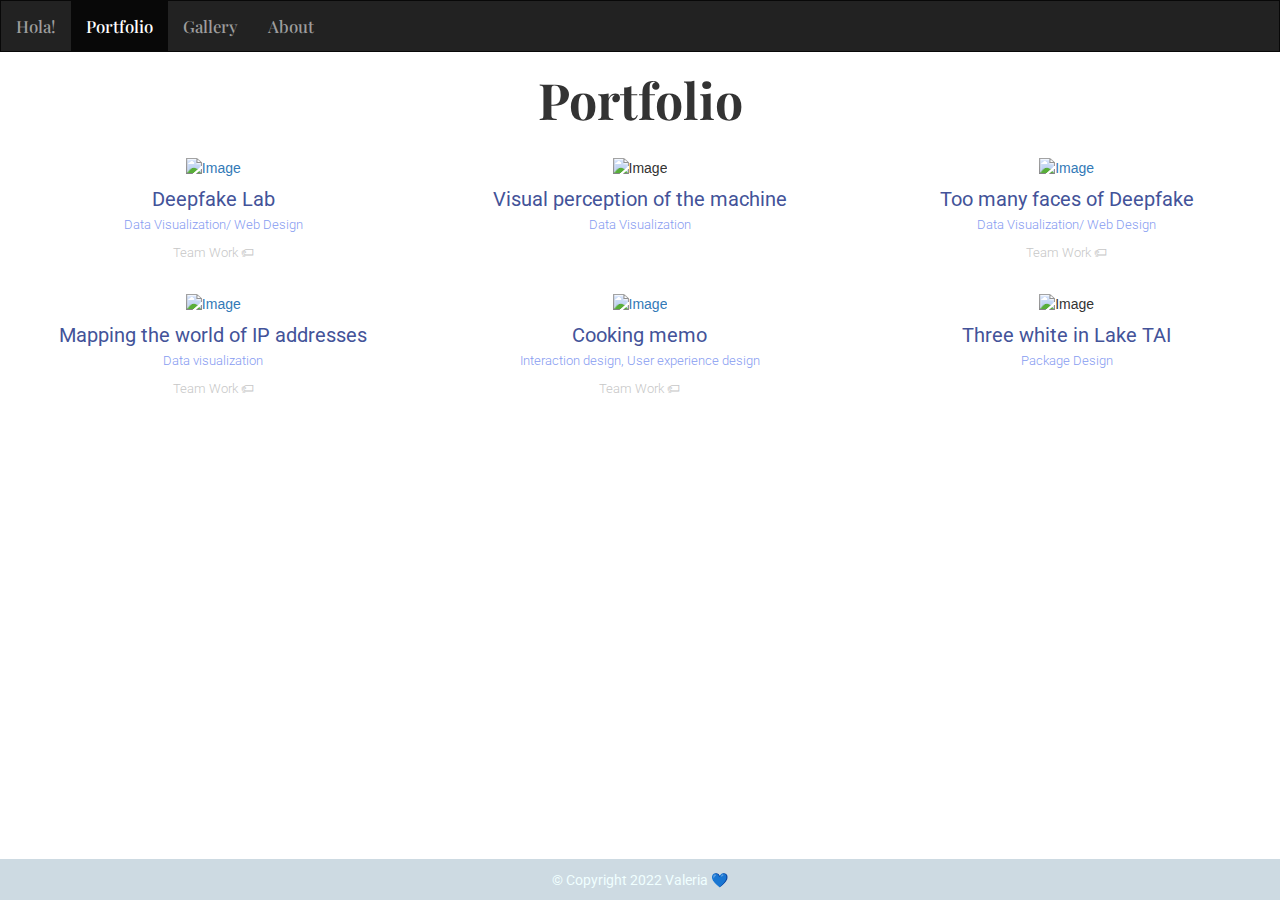
==== index.html @ 55c8c0fc "Add files via upload" ====
<!DOCTYPE html>
<html lang="en">

<head>
  <title>Yueling_Portfolio </title>
  <meta charset="utf-8">
  <meta name="viewport" content="width=device-width, initial-scale=1">
  <link rel="stylesheet" href="https://maxcdn.bootstrapcdn.com/bootstrap/3.4.1/css/bootstrap.min.css">
  <script src="https://ajax.aspnetcdn.com/ajax/jQuery/jquery-3.5.1.min.js"></script>
  <script src="https://maxcdn.bootstrapcdn.com/bootstrap/3.4.1/js/bootstrap.min.js"></script>
  <link rel="stylesheet" href="style.css">
  <link rel="preconnect" href="https://fonts.googleapis.com"> 
  <link rel="preconnect" href="https://fonts.gstatic.com" crossorigin> 
  <link href="https://fonts.googleapis.com/css2?family=Playfair+Display:wght@400;500;600&family=Roboto:wght@300;400;500;700&family=Vidaloka&display=swap" rel="stylesheet">

  <style>
    /* Remove the navbar's default margin-bottom and rounded borders */
    .navbar {
      margin-bottom: 0;
      border-radius: 0;
    }

    /* Add a gray background color and some padding to the footer */
    footer {
      background-color: #f2f2f2;
      padding: 25px;
    }
  </style>
</head>



<body>

  <nav class="navbar navbar-inverse">
    <div class="container-fluid">
      <div class="navbar-header">
        <button type="button" class="navbar-toggle" data-toggle="collapse" data-target="#myNavbar">
          <span class="icon-bar"></span>
          <span class="icon-bar"></span>
          <span class="icon-bar"></span>
        </button>
        <a class="navbar-brand top" href="#">Hola!</a>
      </div>
      <div class="collapse navbar-collapse" id="myNavbar">
        <ul class="nav navbar-nav">
          <li class="active top"><a href="#">Portfolio</a></li>
          <li class="top"><a href="gallery.html">Gallery</a></li>
          <li class="top"><a href="about.html">About</a></li>
        </ul>
        <ul class="nav navbar-nav navbar-right">

        </ul>
      </div>
    </div>
  </nav>



  <div class="container-fluid bg-3 text-center">
    <h1>Portfolio</h1><br>
    <div class="row">
      <div class="col-sm-4">
        
        <a href="https://deepfakelab.theglassroom.org/" target="_blank">
        <img class="img-project" src="asset/deepfake.jpg" class="img-responsive" style="width:100%" alt="Image"></a>
        <p class="project-title">Deepfake Lab</p> 
        <p class="project-descri">Data Visualization/ Web Design</p>
        <p class="project-tag">Team Work 🏷</p>

      
      </div>


      <div class="col-sm-4">
        
        <img class="img-project" src="asset/visual.png" class="img-responsive" style="width:100%" alt="Image">
        <p class="project-title">Visual perception of the machine</p>
        <p class="project-descri">Data Visualization</p>
      </div>


      <div class="col-sm-4">
        
        <a href="https://densitydesign.github.io/teaching-dd15/course-results/es02/group08" target="_blank">
        <img class="img-project" src="asset/the-many-facese.png" class="img-responsive" style="width:100%" alt="Image"></a>
        <p class="project-title">Too many faces of Deepfake</p>
        <p class="project-descri">Data Visualization/ Web Design</p>
        <p class="project-tag">Team Work 🏷</p>
      </div>

    </div>
  </div><br>

  <div class="container-fluid bg-3 text-center">
    <div class="row">
      <div class="col-sm-4">
        
        <a href="Https://densitydesign.github.io/teaching-dd15/course-results/es01/group08" target="_blank">
        <img class="img-project" src="asset/ip.png" class="img-responsive" style="width:100%" alt="Image">
        </a>
        <p class="project-title">Mapping the world of IP addresses</p>  
        <p class="project-descri">Data visualization</p>
        <p class="project-tag">Team Work 🏷</p>
      </div>


      <div class="col-sm-4">
         
        <a href="https://cookingmemo.wixsite.com/discover" target="_blank">
        <img class="img-project" src="asset/cooking.JPG" class="img-responsive" style="width:100%" alt="Image">
        </a>
        <br/>
        <p class="project-title">Cooking memo</p> 
        <p class="project-descri">Interaction design, User experience design</p>
        <p class="project-tag">Team Work 🏷</p>
      </div>


      <div class="col-sm-4">
         
        <img class="img-project" src="asset/three.jpg" class="img-responsive" style="width:100%" alt="Image">
        <p class="project-title">Three white in Lake TAI</p> 
        <p class="project-descri">Package Design</p>
      </div>

    </div>

  <div class="container-fluid">
    <p>
      <br/><br/>
    </p>
    </div>  

  <footer class="footer navbar-fixed-bottom text-center foot">
    <div class="container">
    <p class="foot-type">© Copyright 2022 Valeria 💙</p>
    </div>
  </footer>

</body>

</html>
---- style.css ----
.jumbotron{
    background-color: #a2d6f9;
    padding: 20px 20px 20px 20px;
}

.navbar navbar-inverse{
    background-color: #31393c;
}


.id{
    width: 300px;
}

p{
    font-family:'Roboto', sans-serif;
}

.img-project{
    width: 500px;
}

.foot{
    background-color: #cddae2;
    padding:11px 5px 0px 5px;
}

.foot-type{
    font-family:'Roboto', sans-serif;
    color: azure;
}

h1{
    font-family: 'Playfair Display', serif;
    font-weight: 700;
    font-size: 50px;
}

.top{
    font-family: 'Playfair Display', serif;
    font-weight: 500;
    font-size: larger;
    
}

.introduction{
    font-size: 16px;
    font-weight: 400;
    text-align: justify;
}

.project-title{
    margin:7px 0px 2px 0px ;
    font-family:'Roboto', sans-serif;
    font-weight: 400;
    font-size: 20px;
    color:#435399
}

.project-descri{
    margin: 6px 0px 0px 0px
    font-family:'Roboto', sans-serif;
    font-weight: 300;
    font-size: 13px;
    color:#879cf1
}

.project-tag{
    font-family:'Roboto', sans-serif;
    font-weight: 300;
    font-size: 13px;
    color:#c7c7c7
}
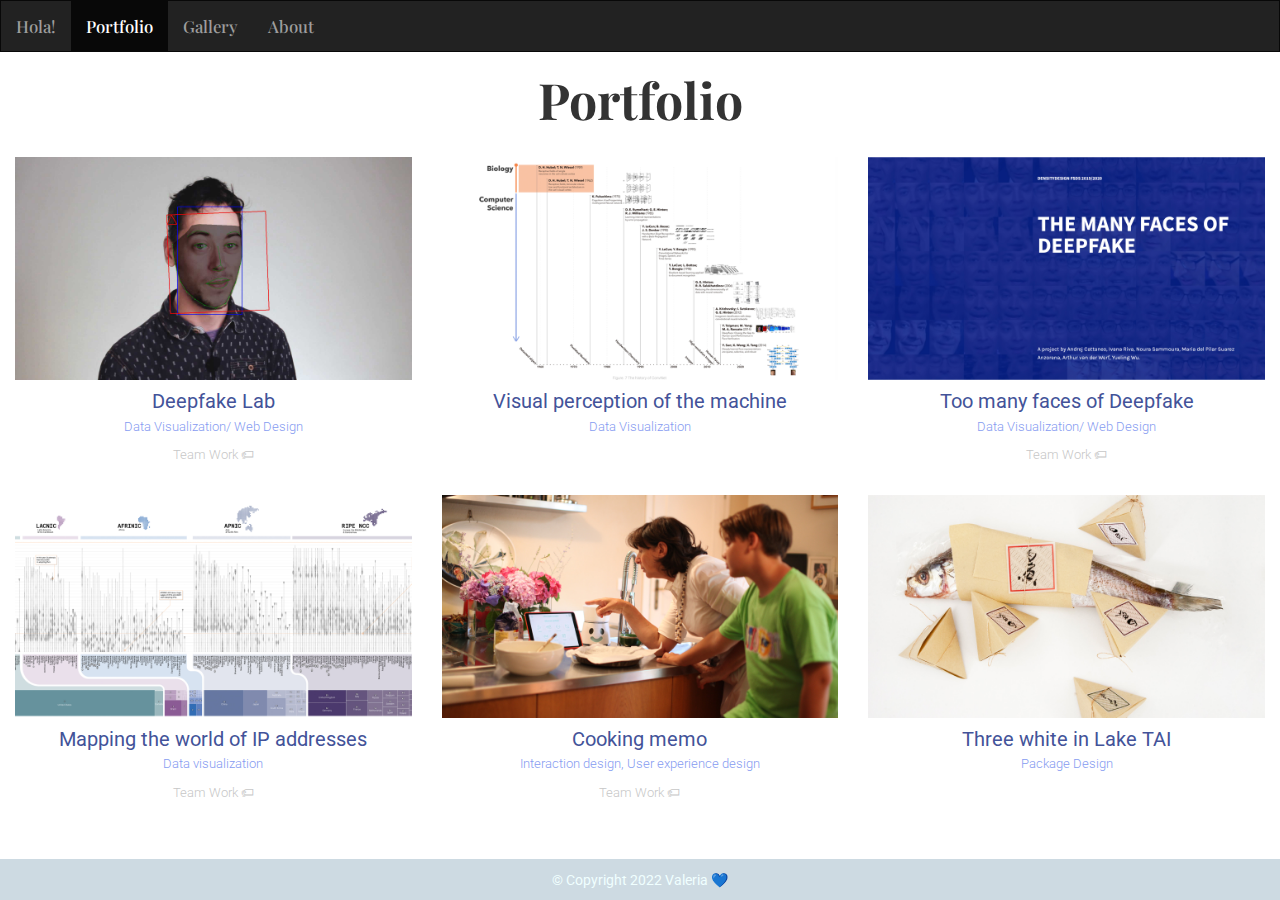
==== commit 944d1060: "photoshop work" ====
--- a/index.html
+++ b/index.html
@@ -74,7 +74,7 @@
 
       <div class="col-sm-4">
         
-        <img class="img-project" src="asset/visual.png" class="img-responsive" style="width:100%" alt="Image">
+        <img class="img-project" src="asset/visual.jpg" class="img-responsive" style="width:100%" alt="Image">
         <p class="project-title">Visual perception of the machine</p>
         <p class="project-descri">Data Visualization</p>
       </div>
@@ -83,7 +83,7 @@
       <div class="col-sm-4">
         
         <a href="https://densitydesign.github.io/teaching-dd15/course-results/es02/group08" target="_blank">
-        <img class="img-project" src="asset/the-many-facese.png" class="img-responsive" style="width:100%" alt="Image"></a>
+        <img class="img-project" src="asset/the-many-facese.jpg" class="img-responsive" style="width:100%" alt="Image"></a>
         <p class="project-title">Too many faces of Deepfake</p>
         <p class="project-descri">Data Visualization/ Web Design</p>
         <p class="project-tag">Team Work 🏷</p>
@@ -97,7 +97,7 @@
       <div class="col-sm-4">
         
         <a href="Https://densitydesign.github.io/teaching-dd15/course-results/es01/group08" target="_blank">
-        <img class="img-project" src="asset/ip.png" class="img-responsive" style="width:100%" alt="Image">
+        <img class="img-project" src="asset/ip.jpg" class="img-responsive" style="width:100%" alt="Image">
         </a>
         <p class="project-title">Mapping the world of IP addresses</p>  
         <p class="project-descri">Data visualization</p>
@@ -108,7 +108,7 @@
       <div class="col-sm-4">
          
         <a href="https://cookingmemo.wixsite.com/discover" target="_blank">
-        <img class="img-project" src="asset/cooking.JPG" class="img-responsive" style="width:100%" alt="Image">
+        <img class="img-project" src="asset/cooking.jpg" class="img-responsive" style="width:100%" alt="Image">
         </a>
         <br/>
         <p class="project-title">Cooking memo</p> 
--- a/style.css
+++ b/style.css
@@ -9,7 +9,7 @@
 
 
 .id{
-    width: 300px;
+    width: 85% ;
 }
 
 p{
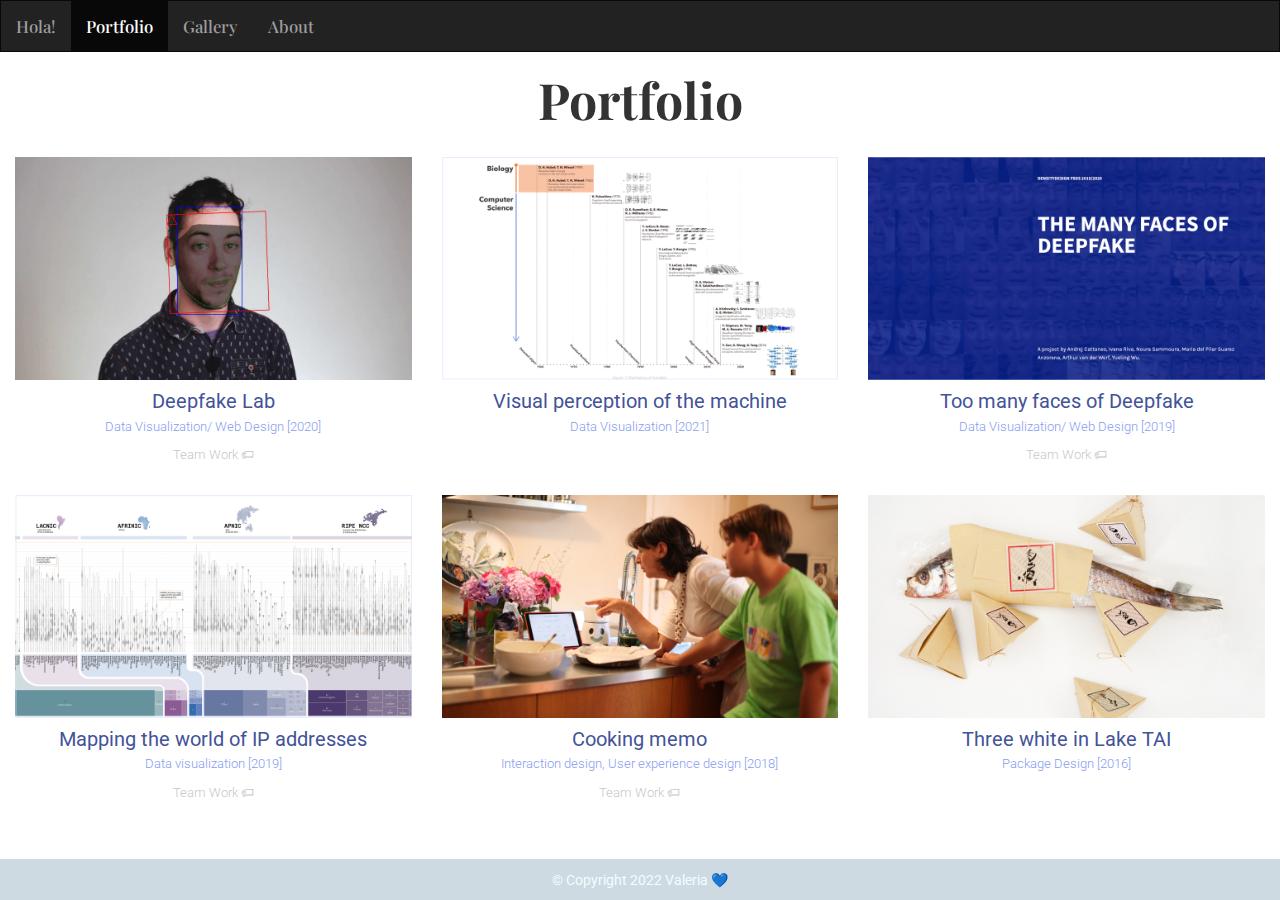
==== commit 455dacc3: "add detail page" ====
--- a/index.html
+++ b/index.html
@@ -65,7 +65,7 @@
         <a href="https://deepfakelab.theglassroom.org/" target="_blank">
         <img class="img-project" src="asset/deepfake.jpg" class="img-responsive" style="width:100%" alt="Image"></a>
         <p class="project-title">Deepfake Lab</p> 
-        <p class="project-descri">Data Visualization/ Web Design</p>
+        <p class="project-descri">Data Visualization/ Web Design [2020]</p>
         <p class="project-tag">Team Work 🏷</p>
 
       
@@ -73,10 +73,10 @@
 
 
       <div class="col-sm-4">
-        
-        <img class="img-project" src="asset/visual.jpg" class="img-responsive" style="width:100%" alt="Image">
+        <a href="visual-detailed.html"_blank"> 
+        <img class="img-project" src="asset/visual.jpg" class="img-responsive" style="width:100%" alt="Image"></a>
         <p class="project-title">Visual perception of the machine</p>
-        <p class="project-descri">Data Visualization</p>
+        <p class="project-descri">Data Visualization [2021]</p>
       </div>
 
 
@@ -85,7 +85,7 @@
         <a href="https://densitydesign.github.io/teaching-dd15/course-results/es02/group08" target="_blank">
         <img class="img-project" src="asset/the-many-facese.jpg" class="img-responsive" style="width:100%" alt="Image"></a>
         <p class="project-title">Too many faces of Deepfake</p>
-        <p class="project-descri">Data Visualization/ Web Design</p>
+        <p class="project-descri">Data Visualization/ Web Design [2019]</p>
         <p class="project-tag">Team Work 🏷</p>
       </div>
 
@@ -100,7 +100,7 @@
         <img class="img-project" src="asset/ip.jpg" class="img-responsive" style="width:100%" alt="Image">
         </a>
         <p class="project-title">Mapping the world of IP addresses</p>  
-        <p class="project-descri">Data visualization</p>
+        <p class="project-descri">Data visualization [2019]</p>
         <p class="project-tag">Team Work 🏷</p>
       </div>
 
@@ -112,7 +112,7 @@
         </a>
         <br/>
         <p class="project-title">Cooking memo</p> 
-        <p class="project-descri">Interaction design, User experience design</p>
+        <p class="project-descri">Interaction design, User experience design [2018]</p>
         <p class="project-tag">Team Work 🏷</p>
       </div>
 
@@ -121,7 +121,7 @@
          
         <img class="img-project" src="asset/three.jpg" class="img-responsive" style="width:100%" alt="Image">
         <p class="project-title">Three white in Lake TAI</p> 
-        <p class="project-descri">Package Design</p>
+        <p class="project-descri">Package Design [2016]</p>
       </div>
 
     </div>
--- a/style.css
+++ b/style.css
@@ -62,7 +62,7 @@
     font-family:'Roboto', sans-serif;
     font-weight: 300;
     font-size: 13px;
-    color:#879cf1
+    color:#879cf1;
 }
 
 .project-tag{
@@ -70,4 +70,10 @@
     font-weight: 300;
     font-size: 13px;
     color:#c7c7c7
+}
+
+.abstract{
+    color: #879cf1;
+    font-size: 16px;
+    font-weight: 300;
 }